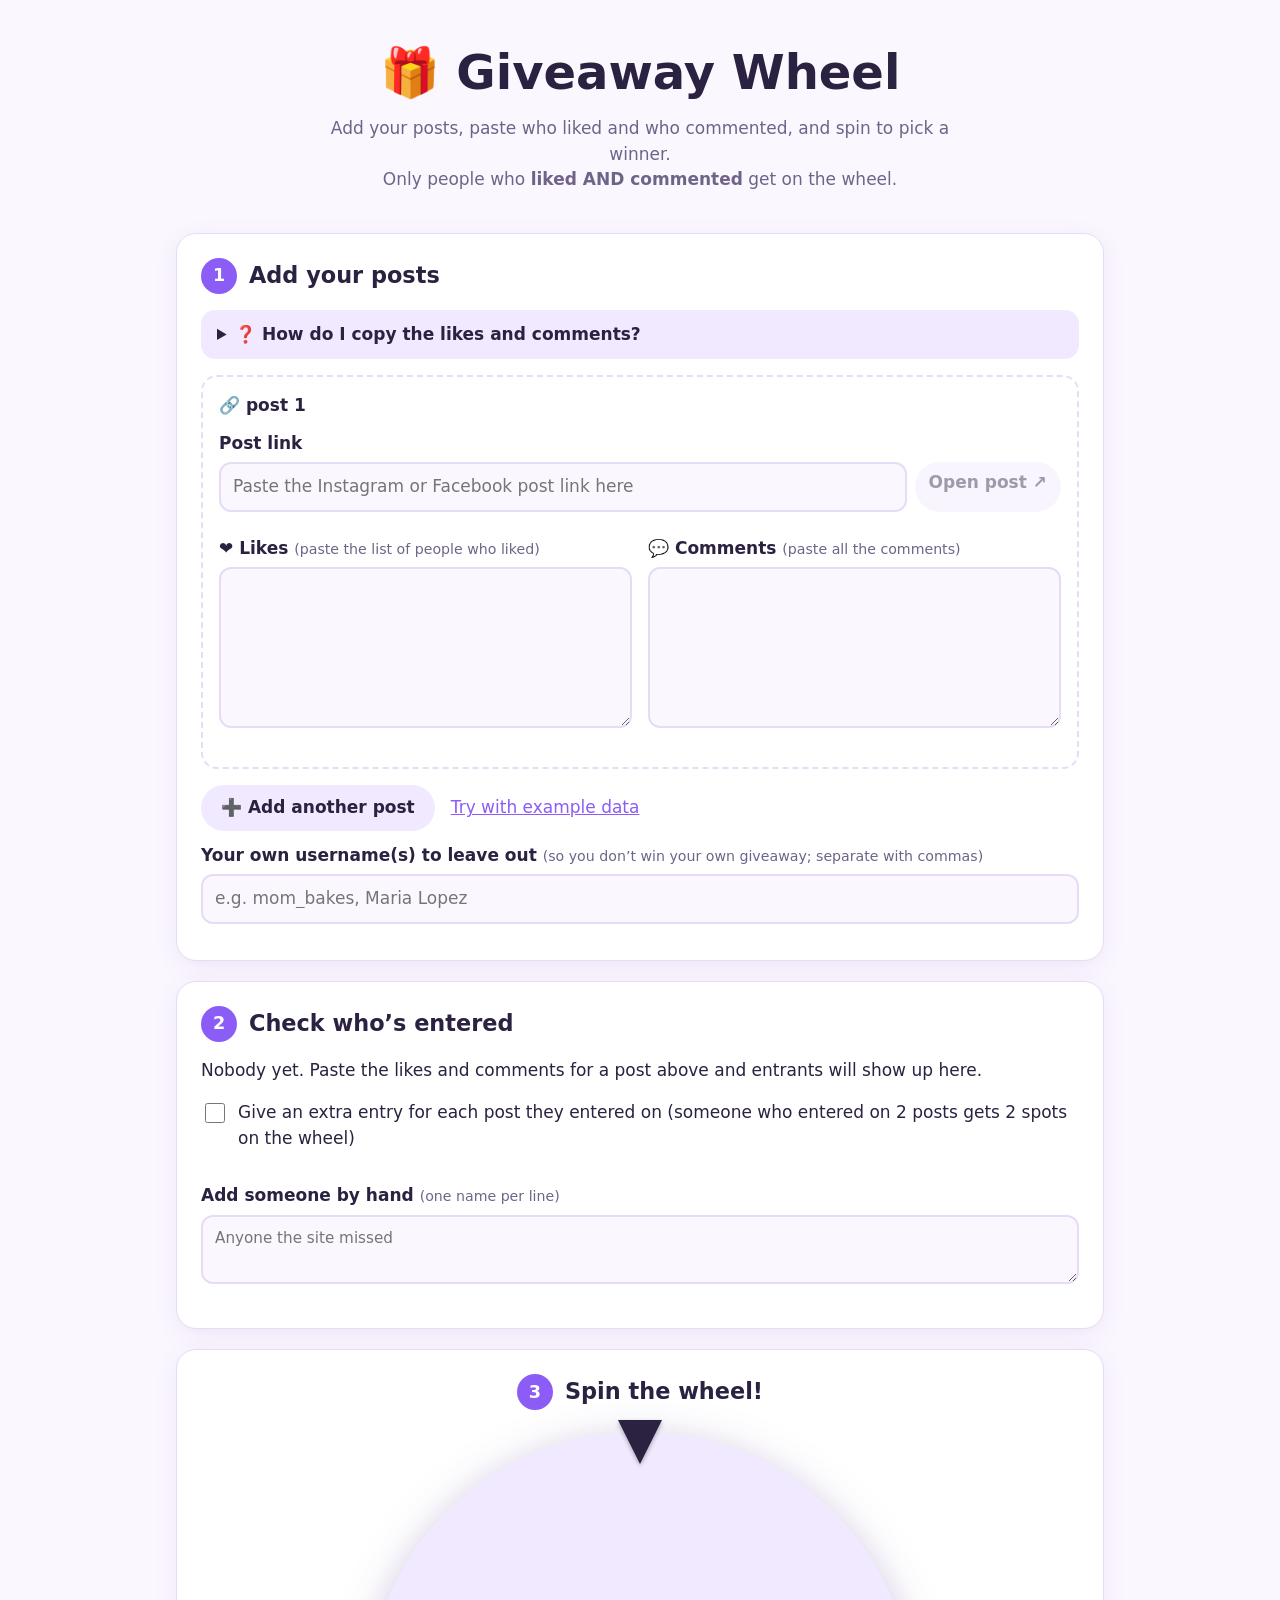
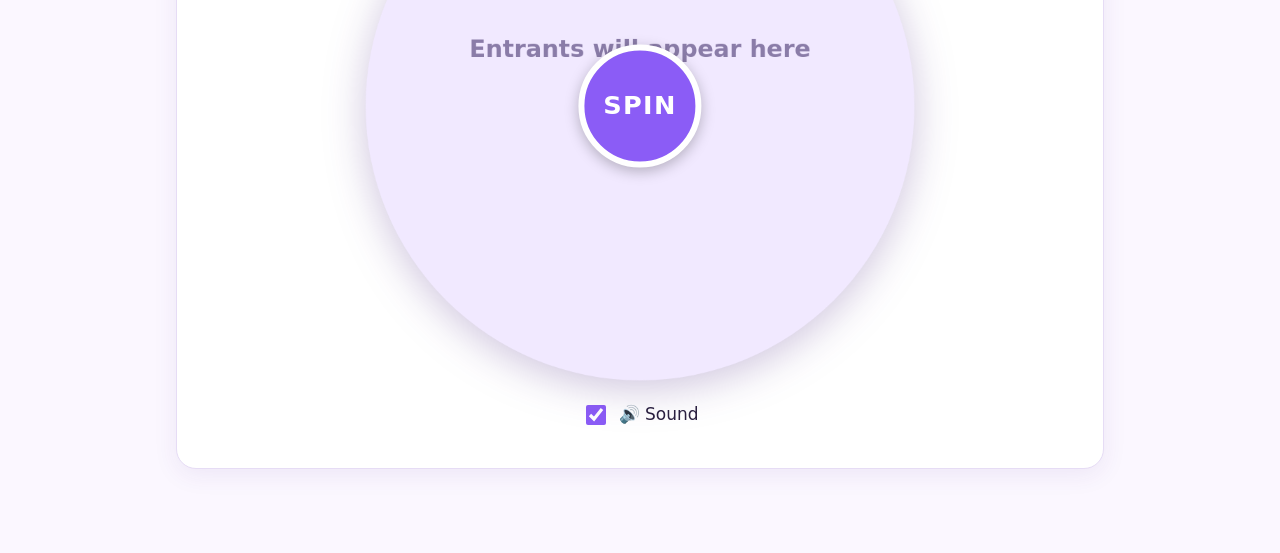
==== index.html @ 8968f331 "Add giveaway wheel site: paste likes and comments, enter people who did both, spin for a winner Co-A" ====
<!doctype html>
<html lang="en">
<head>
  <meta charset="utf-8">
  <meta name="viewport" content="width=device-width, initial-scale=1">
  <title>Giveaway Wheel</title>
  <link rel="icon" href="data:image/svg+xml,<svg xmlns='http://www.w3.org/2000/svg' viewBox='0 0 100 100'><text y='.9em' font-size='90'>🎁</text></svg>">
  <link rel="stylesheet" href="style.css">
</head>
<body>
  <header class="hero">
    <h1>🎁 Giveaway Wheel</h1>
    <p>Add your posts, paste who liked and who commented, and spin to pick a winner.<br>
       Only people who <strong>liked AND commented</strong> get on the wheel.</p>
  </header>

  <main>
    <!-- STEP 1 -->
    <section class="card">
      <h2><span class="step">1</span> Add your posts</h2>

      <details class="help">
        <summary>❓ How do I copy the likes and comments?</summary>
        <div class="help-body">
          <p class="tip">Tip: this is easiest on a <strong>computer</strong> (not a phone), at instagram.com or facebook.com.</p>
          <div class="help-cols">
            <div>
              <h3>📸 Instagram</h3>
              <ol>
                <li>Click <strong>Open post</strong> below the link.</li>
                <li><strong>Likes:</strong> click the “<em>___ likes</em>” text under the photo. A list pops up. Scroll to the very bottom so everyone loads.
                  Then click just before the first name, hold the mouse down, and drag to the last name. Press <kbd>Ctrl</kbd>+<kbd>C</kbd> (<kbd>⌘</kbd>+<kbd>C</kbd> on Mac) and paste into the <em>Likes</em> box.</li>
                <li><strong>Comments:</strong> keep clicking the <strong>⊕</strong> button until all comments show. Highlight them all the same way, copy, and paste into the <em>Comments</em> box.</li>
              </ol>
            </div>
            <div>
              <h3>👍 Facebook</h3>
              <ol>
                <li>Click <strong>Open post</strong> below the link.</li>
                <li><strong>Likes:</strong> click the reaction icons/number (like 👍❤️ 25). A list pops up. Scroll to the bottom so everyone loads, then highlight, copy, and paste into the <em>Likes</em> box.</li>
                <li><strong>Comments:</strong> change “Most relevant” to <strong>All comments</strong>, click “View more comments” until all are showing, then highlight, copy, and paste into the <em>Comments</em> box.</li>
              </ol>
            </div>
          </div>
          <p class="tip">Don’t worry about copying extra stuff like “Follow”, “Reply” or “2d”. The site ignores it.</p>
        </div>
      </details>

      <div id="posts"></div>

      <div class="row">
        <button id="addPost" class="btn secondary">➕ Add another post</button>
        <button id="loadExample" class="btn link">Try with example data</button>
      </div>

      <label class="field">
        <span>Your own username(s) to leave out <small>(so you don’t win your own giveaway; separate with commas)</small></span>
        <input id="exclude" type="text" placeholder="e.g. mom_bakes, Maria Lopez">
      </label>
    </section>

    <!-- STEP 2 -->
    <section class="card">
      <h2><span class="step">2</span> Check who’s entered</h2>
      <p id="summary" class="summary"></p>

      <label class="check">
        <input id="perPost" type="checkbox">
        <span>Give an extra entry for each post they entered on (someone who entered on 2 posts gets 2 spots on the wheel)</span>
      </label>

      <div id="entrants" class="entrants"></div>

      <details id="notMatchedBox" class="help">
        <summary>Liked but no comment found (<span id="notMatchedCount">0</span>)</summary>
        <div class="help-body">
          <p class="tip">These people liked the post, but the site couldn’t find their comment. If you know they commented, add them below.</p>
          <div id="notMatched" class="chips"></div>
        </div>
      </details>

      <label class="field">
        <span>Add someone by hand <small>(one name per line)</small></span>
        <textarea id="manual" rows="2" placeholder="Anyone the site missed"></textarea>
      </label>
    </section>

    <!-- STEP 3 -->
    <section class="card wheel-card">
      <h2><span class="step">3</span> Spin the wheel!</h2>
      <div class="wheel-wrap">
        <div class="pointer"></div>
        <canvas id="wheel" width="800" height="800"></canvas>
        <button id="spin" class="spin-btn">SPIN</button>
      </div>
      <label class="check sound">
        <input id="sound" type="checkbox" checked>
        <span>🔊 Sound</span>
      </label>
      <div id="history" class="history"></div>
    </section>
  </main>

  <div id="modal" class="modal hidden" role="dialog" aria-modal="true">
    <div class="modal-box">
      <p class="modal-label">🎉 And the winner is… 🎉</p>
      <p id="winnerName" class="winner-name"></p>
      <p id="winnerSource" class="winner-source"></p>
      <div class="row center">
        <button id="removeAndClose" class="btn secondary">Remove winner &amp; spin again</button>
        <button id="closeModal" class="btn">Done</button>
      </div>
    </div>
  </div>
  <canvas id="confetti"></canvas>

  <template id="postTpl">
    <div class="post">
      <div class="post-head">
        <span class="badge">🔗 Post</span>
        <button class="remove link" title="Remove this post">✕ Remove</button>
      </div>
      <label class="field">
        <span>Post link</span>
        <div class="url-row">
          <input class="url" type="url" placeholder="Paste the Instagram or Facebook post link here">
          <a class="open btn secondary small" target="_blank" rel="noopener">Open post ↗</a>
        </div>
      </label>
      <div class="two">
        <label class="field">
          <span>❤️ Likes <small>(paste the list of people who liked)</small></span>
          <textarea class="likes" rows="6"></textarea>
        </label>
        <label class="field">
          <span>💬 Comments <small>(paste all the comments)</small></span>
          <textarea class="comments" rows="6"></textarea>
        </label>
      </div>
      <p class="post-stats"></p>
    </div>
  </template>

  <script src="parse.js"></script>
  <script src="app.js"></script>
</body>
</html>
---- style.css ----
:root {
  --bg: #fbf7ff;
  --card: #ffffff;
  --ink: #2b2140;
  --muted: #6f6488;
  --line: #e6dcf5;
  --accent: #8b5cf6;
  --accent-ink: #ffffff;
  --accent-soft: #f1e9ff;
  --ok: #2f9e44;
  --shadow: 0 6px 24px rgba(80, 40, 140, .08);
}
@media (prefers-color-scheme: dark) {
  :root {
    --bg: #17121f;
    --card: #221b2e;
    --ink: #f3eefb;
    --muted: #b3a8c8;
    --line: #3a2f4d;
    --accent: #a78bfa;
    --accent-ink: #1a1225;
    --accent-soft: #2e2440;
    --shadow: none;
  }
}

* { box-sizing: border-box; }
body {
  margin: 0;
  background: var(--bg);
  color: var(--ink);
  font: 17px/1.5 system-ui, -apple-system, "Segoe UI", Roboto, sans-serif;
}
main { max-width: 960px; margin: 0 auto; padding: 0 16px 64px; }

.hero { text-align: center; padding: 36px 16px 20px; }
.hero h1 { margin: 0 0 8px; font-size: clamp(2rem, 6vw, 3rem); }
.hero p { margin: 0 auto; max-width: 620px; color: var(--muted); }

.card {
  background: var(--card);
  border: 1px solid var(--line);
  border-radius: 20px;
  padding: 24px;
  margin: 20px 0;
  box-shadow: var(--shadow);
}
.card h2 { margin: 0 0 16px; display: flex; align-items: center; gap: 12px; font-size: 1.4rem; }
.step {
  display: inline-grid; place-items: center;
  width: 36px; height: 36px; border-radius: 50%;
  background: var(--accent); color: var(--accent-ink); font-size: 1.1rem;
}

.help { background: var(--accent-soft); border-radius: 14px; padding: 12px 16px; margin-bottom: 16px; }
.help summary { cursor: pointer; font-weight: 600; }
.help-body { padding-top: 8px; }
.help-cols { display: grid; grid-template-columns: 1fr 1fr; gap: 20px; }
.help h3 { margin: 8px 0 4px; }
.help ol { padding-left: 20px; margin: 0; }
.help li { margin-bottom: 6px; }
.tip { color: var(--muted); font-size: .95rem; }
kbd {
  border: 1px solid var(--line); border-bottom-width: 2px; border-radius: 4px;
  padding: 0 4px; font-size: .85em; background: var(--card);
}

.post { border: 2px dashed var(--line); border-radius: 16px; padding: 16px; margin-bottom: 16px; }
.post-head { display: flex; justify-content: space-between; align-items: center; margin-bottom: 8px; }
.badge { font-weight: 700; }
.badge[data-platform="instagram"] { color: #d6249f; }
.badge[data-platform="facebook"] { color: #1877f2; }
@media (prefers-color-scheme: dark) {
  .badge[data-platform="instagram"] { color: #f783ac; }
  .badge[data-platform="facebook"] { color: #74b0ff; }
}
.post-stats { margin: 4px 0 0; font-weight: 500; }
.two { display: grid; grid-template-columns: 1fr 1fr; gap: 16px; }
.url-row { display: flex; gap: 8px; }
.url-row input { flex: 1; min-width: 0; }

.field { display: block; margin: 12px 0; }
.field > span { display: block; font-weight: 600; margin-bottom: 6px; }
.field small { font-weight: 400; color: var(--muted); }
input[type="text"], input[type="url"], textarea {
  width: 100%;
  font: inherit;
  color: var(--ink);
  background: var(--bg);
  border: 2px solid var(--line);
  border-radius: 12px;
  padding: 10px 12px;
}
textarea { resize: vertical; font-size: .95rem; }
input:focus, textarea:focus { outline: none; border-color: var(--accent); }

.row { display: flex; flex-wrap: wrap; gap: 12px; align-items: center; }
.row.center { justify-content: center; }
.btn {
  font: inherit; font-weight: 600;
  border: none; border-radius: 999px;
  padding: 10px 20px; cursor: pointer;
  background: var(--accent); color: var(--accent-ink);
  text-decoration: none; display: inline-block; text-align: center;
}
.btn.secondary { background: var(--accent-soft); color: var(--ink); }
.btn.small { padding: 8px 14px; white-space: nowrap; }
.btn.disabled { opacity: .45; pointer-events: none; }
.link, .btn.link {
  background: none; border: none; padding: 4px; cursor: pointer;
  color: var(--accent); font: inherit; text-decoration: underline;
}
.remove { color: var(--muted); }

.summary { margin-top: 0; }
.check { display: flex; gap: 10px; align-items: flex-start; margin: 8px 0 16px; cursor: pointer; }
.check input { width: 20px; height: 20px; margin-top: 3px; accent-color: var(--accent); flex-shrink: 0; }
.entrants {
  display: grid; grid-template-columns: repeat(auto-fill, minmax(190px, 1fr)); gap: 8px;
  max-height: 360px; overflow: auto; margin-bottom: 16px;
}
.entrant {
  display: flex; align-items: center; gap: 8px;
  background: var(--accent-soft); border-radius: 10px; padding: 8px 10px; cursor: pointer;
  overflow: hidden;
}
.entrant span { overflow: hidden; text-overflow: ellipsis; white-space: nowrap; flex: 1; }
.entrant input { accent-color: var(--accent); width: 18px; height: 18px; flex-shrink: 0; }
.entrant.off span { text-decoration: line-through; color: var(--muted); }
.tag { font-style: normal; font-size: .8rem; color: var(--muted); white-space: nowrap; }
.chips { display: flex; flex-wrap: wrap; gap: 6px; }
.chip {
  font: inherit; font-size: .9rem; border: 1px solid var(--line); background: var(--card); color: var(--ink);
  border-radius: 999px; padding: 4px 12px; cursor: pointer;
}

.wheel-card { text-align: center; }
.wheel-card h2 { justify-content: center; }
.wheel-wrap { position: relative; width: min(560px, 100%); margin: 0 auto; aspect-ratio: 1; }
#wheel { width: 100%; height: 100%; display: block; filter: drop-shadow(0 8px 20px rgba(60, 20, 120, .25)); }
.pointer {
  position: absolute; top: -6px; left: 50%; transform: translateX(-50%); z-index: 2;
  width: 0; height: 0;
  border-left: 22px solid transparent; border-right: 22px solid transparent;
  border-top: 44px solid #2b2140;
  filter: drop-shadow(0 2px 2px rgba(0,0,0,.3));
}
@media (prefers-color-scheme: dark) { .pointer { border-top-color: #fff; } }
.spin-btn {
  position: absolute; top: 50%; left: 50%; transform: translate(-50%, -50%);
  width: 22%; aspect-ratio: 1; border-radius: 50%;
  border: 6px solid #fff; background: var(--accent); color: var(--accent-ink);
  font: 800 clamp(1rem, 4vw, 1.6rem) system-ui, sans-serif; letter-spacing: .05em;
  cursor: pointer; box-shadow: 0 4px 14px rgba(0,0,0,.25);
  transition: transform .15s;
}
.spin-btn:hover:not(:disabled) { transform: translate(-50%, -50%) scale(1.06); }
.spin-btn:disabled { opacity: .7; cursor: wait; }
.sound { justify-content: center; margin-top: 16px; }
.history { text-align: left; max-width: 480px; margin: 8px auto 0; }
.history h3 { margin-bottom: 4px; }

.modal {
  position: fixed; inset: 0; z-index: 10;
  background: rgba(20, 10, 40, .55);
  display: grid; place-items: center; padding: 16px;
}
.modal.hidden { display: none; }
.modal-box {
  background: var(--card); border-radius: 24px; padding: 32px 24px; text-align: center;
  width: min(480px, 100%); animation: pop .35s ease-out;
}
.modal-label { margin: 0; font-size: 1.1rem; color: var(--muted); }
.winner-name { font-size: clamp(1.8rem, 7vw, 2.6rem); font-weight: 800; margin: 12px 0 4px; word-break: break-word; color: var(--accent); }
.winner-source { color: var(--muted); margin: 0 0 24px; }
@keyframes pop { from { transform: scale(.7); opacity: 0; } to { transform: scale(1); opacity: 1; } }
#confetti { position: fixed; inset: 0; pointer-events: none; z-index: 11; }

@media (max-width: 680px) {
  .card { padding: 18px 16px; }
  .two, .help-cols { grid-template-columns: 1fr; gap: 0; }
  .url-row { flex-direction: column; }
}
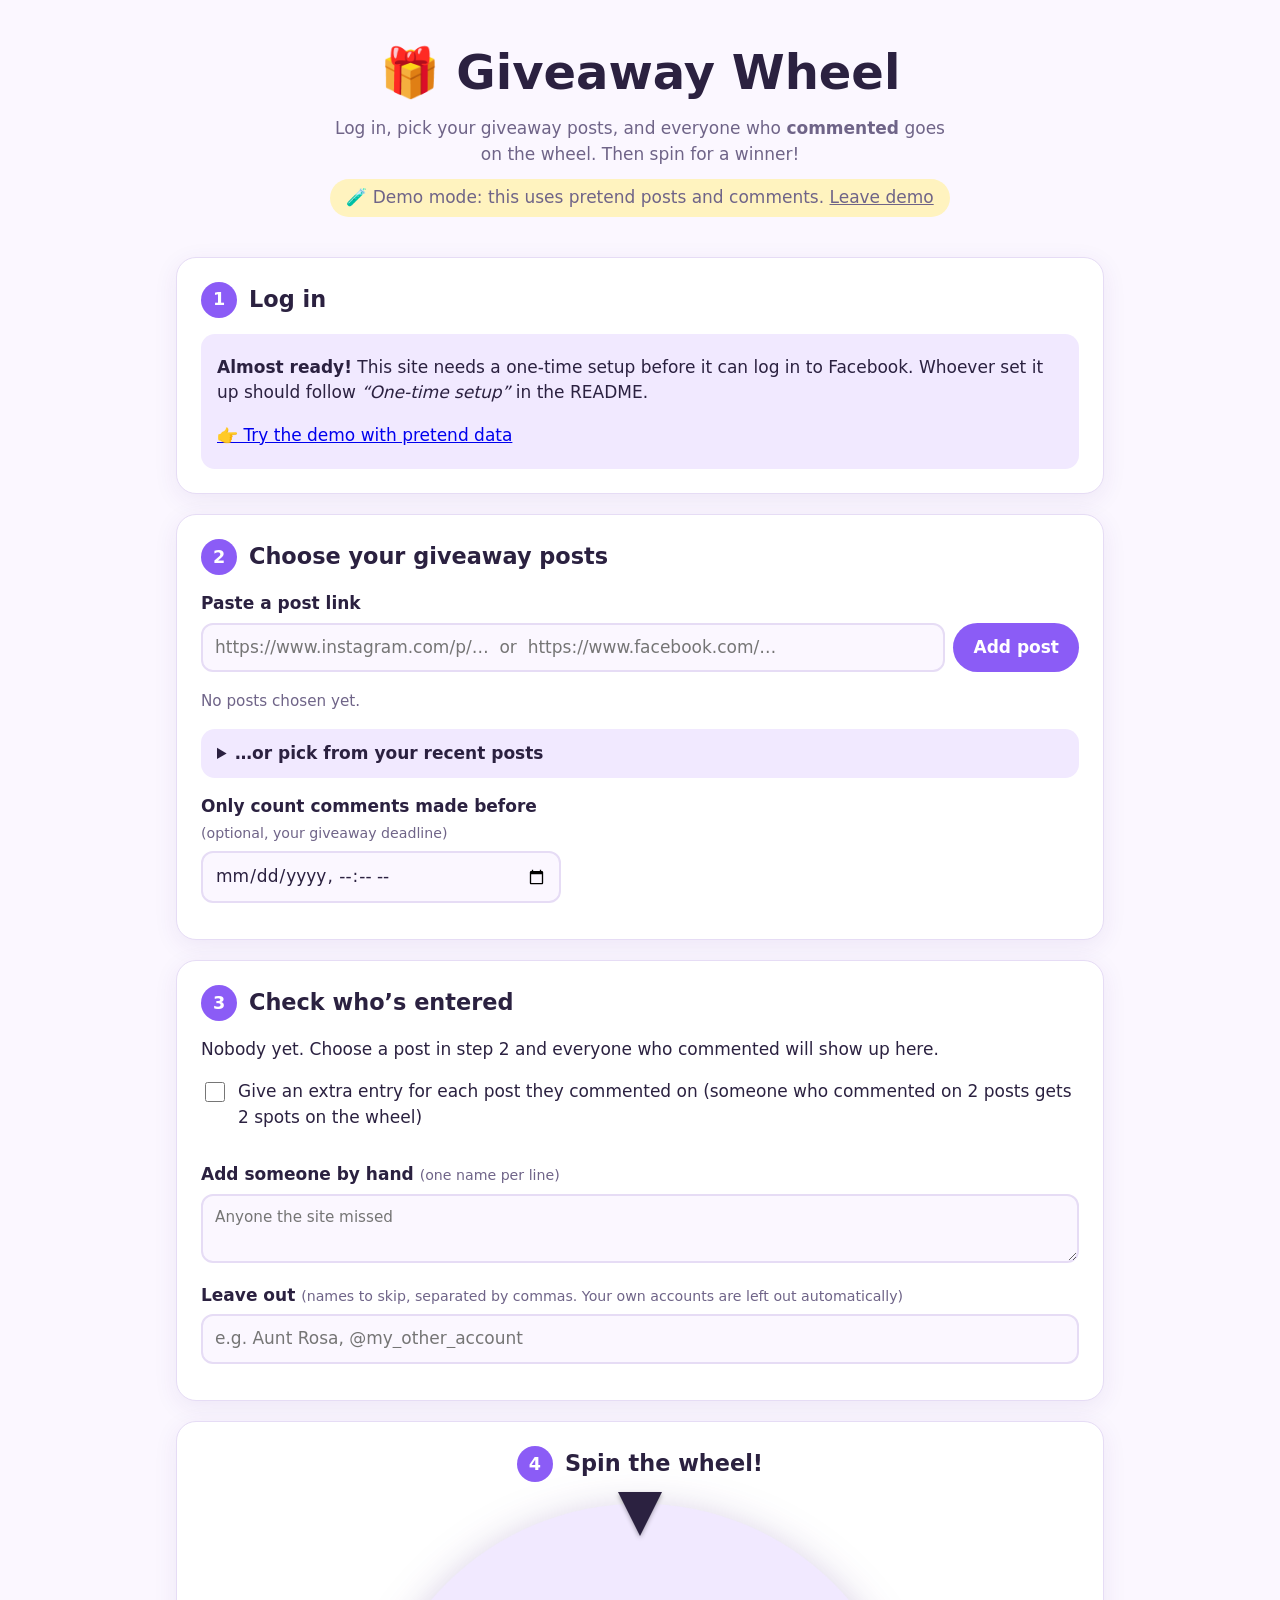
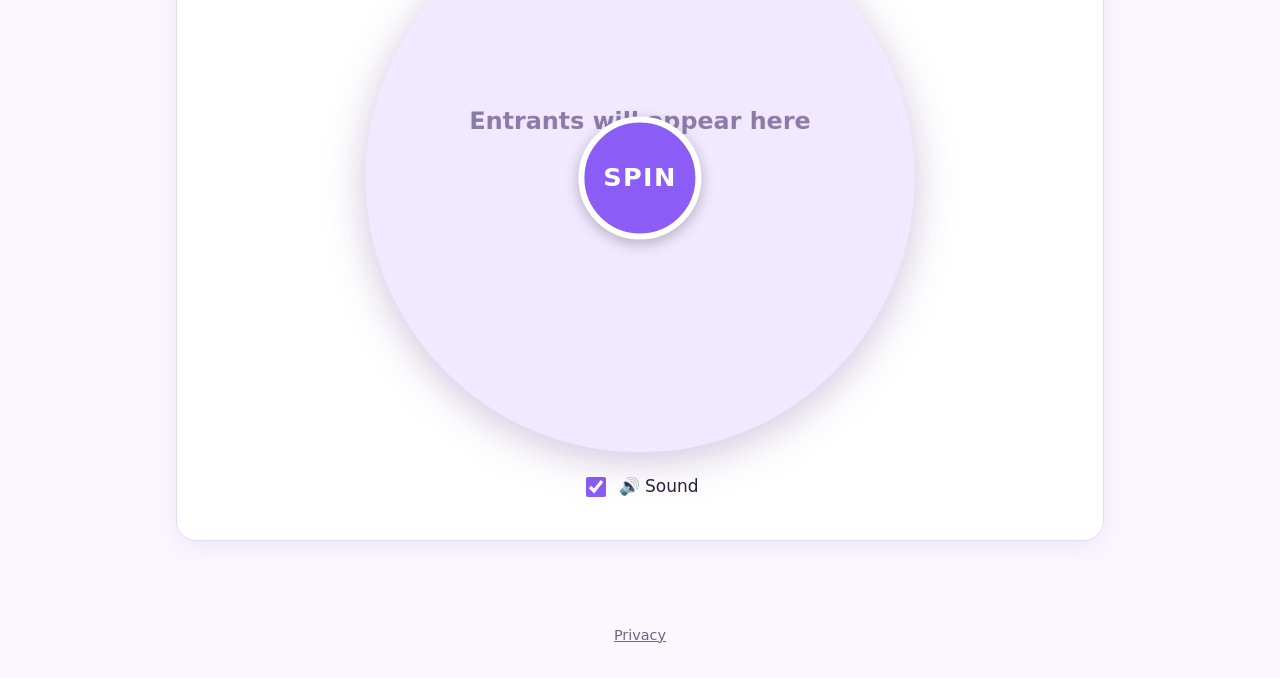
==== commit ea5e3f4e: "Switch to comment-only giveaways fetched via Facebook login Log in once with Facebook to read commen" ====
--- a/index.html
+++ b/index.html
@@ -10,84 +10,80 @@
 <body>
   <header class="hero">
     <h1>🎁 Giveaway Wheel</h1>
-    <p>Add your posts, paste who liked and who commented, and spin to pick a winner.<br>
-       Only people who <strong>liked AND commented</strong> get on the wheel.</p>
+    <p>Log in, pick your giveaway posts, and everyone who <strong>commented</strong> goes on the wheel. Then spin for a winner!</p>
+    <p id="demoBanner" class="demo-banner" hidden>🧪 Demo mode: this uses pretend posts and comments. <a href="./">Leave demo</a></p>
   </header>
 
   <main>
     <!-- STEP 1 -->
     <section class="card">
-      <h2><span class="step">1</span> Add your posts</h2>
+      <h2><span class="step">1</span> Log in</h2>
+      <div id="setupNeeded" class="notice" hidden>
+        <p><strong>Almost ready!</strong> This site needs a one-time setup before it can log in to Facebook.
+           Whoever set it up should follow <em>“One-time setup”</em> in the README.</p>
+        <p><a href="?demo">👉 Try the demo with pretend data</a></p>
+      </div>
+      <div id="loggedOut" hidden>
+        <p>One login covers your <strong>Facebook Page</strong> and the <strong>Instagram account</strong> linked to it.</p>
+        <button id="login" class="btn fb">Log in with Facebook</button>
+      </div>
+      <div id="loggedIn" hidden>
+        <div id="accounts" class="accounts"></div>
+        <button id="logout" class="btn link">Log out</button>
+      </div>
+      <p id="loginError" class="error" hidden></p>
+    </section>
 
-      <details class="help">
-        <summary>❓ How do I copy the likes and comments?</summary>
-        <div class="help-body">
-          <p class="tip">Tip: this is easiest on a <strong>computer</strong> (not a phone), at instagram.com or facebook.com.</p>
-          <div class="help-cols">
-            <div>
-              <h3>📸 Instagram</h3>
-              <ol>
-                <li>Click <strong>Open post</strong> below the link.</li>
-                <li><strong>Likes:</strong> click the “<em>___ likes</em>” text under the photo. A list pops up. Scroll to the very bottom so everyone loads.
-                  Then click just before the first name, hold the mouse down, and drag to the last name. Press <kbd>Ctrl</kbd>+<kbd>C</kbd> (<kbd>⌘</kbd>+<kbd>C</kbd> on Mac) and paste into the <em>Likes</em> box.</li>
-                <li><strong>Comments:</strong> keep clicking the <strong>⊕</strong> button until all comments show. Highlight them all the same way, copy, and paste into the <em>Comments</em> box.</li>
-              </ol>
-            </div>
-            <div>
-              <h3>👍 Facebook</h3>
-              <ol>
-                <li>Click <strong>Open post</strong> below the link.</li>
-                <li><strong>Likes:</strong> click the reaction icons/number (like 👍❤️ 25). A list pops up. Scroll to the bottom so everyone loads, then highlight, copy, and paste into the <em>Likes</em> box.</li>
-                <li><strong>Comments:</strong> change “Most relevant” to <strong>All comments</strong>, click “View more comments” until all are showing, then highlight, copy, and paste into the <em>Comments</em> box.</li>
-              </ol>
-            </div>
-          </div>
-          <p class="tip">Don’t worry about copying extra stuff like “Follow”, “Reply” or “2d”. The site ignores it.</p>
+    <!-- STEP 2 -->
+    <section class="card" id="postsCard">
+      <h2><span class="step">2</span> Choose your giveaway posts</h2>
+      <div class="field">
+        <span>Paste a post link</span>
+        <div class="url-row">
+          <input id="link" type="url" placeholder="https://www.instagram.com/p/…  or  https://www.facebook.com/…">
+          <button id="addLink" class="btn">Add post</button>
         </div>
+        <p id="linkMsg" class="hint"></p>
+      </div>
+
+      <div id="selected" class="selected"></div>
+
+      <details id="pickerBox" class="help">
+        <summary>…or pick from your recent posts</summary>
+        <div id="picker" class="picker"></div>
       </details>
 
-      <div id="posts"></div>
-
-      <div class="row">
-        <button id="addPost" class="btn secondary">➕ Add another post</button>
-        <button id="loadExample" class="btn link">Try with example data</button>
-      </div>
-
-      <label class="field">
-        <span>Your own username(s) to leave out <small>(so you don’t win your own giveaway; separate with commas)</small></span>
-        <input id="exclude" type="text" placeholder="e.g. mom_bakes, Maria Lopez">
+      <label class="field narrow">
+        <span>Only count comments made before <small>(optional, your giveaway deadline)</small></span>
+        <input id="deadline" type="datetime-local">
       </label>
     </section>
 
-    <!-- STEP 2 -->
+    <!-- STEP 3 -->
     <section class="card">
-      <h2><span class="step">2</span> Check who’s entered</h2>
+      <h2><span class="step">3</span> Check who’s entered</h2>
       <p id="summary" class="summary"></p>
 
       <label class="check">
         <input id="perPost" type="checkbox">
-        <span>Give an extra entry for each post they entered on (someone who entered on 2 posts gets 2 spots on the wheel)</span>
+        <span>Give an extra entry for each post they commented on (someone who commented on 2 posts gets 2 spots on the wheel)</span>
       </label>
 
       <div id="entrants" class="entrants"></div>
-
-      <details id="notMatchedBox" class="help">
-        <summary>Liked but no comment found (<span id="notMatchedCount">0</span>)</summary>
-        <div class="help-body">
-          <p class="tip">These people liked the post, but the site couldn’t find their comment. If you know they commented, add them below.</p>
-          <div id="notMatched" class="chips"></div>
-        </div>
-      </details>
 
       <label class="field">
         <span>Add someone by hand <small>(one name per line)</small></span>
         <textarea id="manual" rows="2" placeholder="Anyone the site missed"></textarea>
       </label>
+      <label class="field">
+        <span>Leave out <small>(names to skip, separated by commas. Your own accounts are left out automatically)</small></span>
+        <input id="exclude" type="text" placeholder="e.g. Aunt Rosa, @my_other_account">
+      </label>
     </section>
 
-    <!-- STEP 3 -->
+    <!-- STEP 4 -->
     <section class="card wheel-card">
-      <h2><span class="step">3</span> Spin the wheel!</h2>
+      <h2><span class="step">4</span> Spin the wheel!</h2>
       <div class="wheel-wrap">
         <div class="pointer"></div>
         <canvas id="wheel" width="800" height="800"></canvas>
@@ -100,6 +96,8 @@
       <div id="history" class="history"></div>
     </section>
   </main>
+
+  <footer class="foot"><a href="privacy.html">Privacy</a></footer>
 
   <div id="modal" class="modal hidden" role="dialog" aria-modal="true">
     <div class="modal-box">
@@ -114,34 +112,8 @@
   </div>
   <canvas id="confetti"></canvas>
 
-  <template id="postTpl">
-    <div class="post">
-      <div class="post-head">
-        <span class="badge">🔗 Post</span>
-        <button class="remove link" title="Remove this post">✕ Remove</button>
-      </div>
-      <label class="field">
-        <span>Post link</span>
-        <div class="url-row">
-          <input class="url" type="url" placeholder="Paste the Instagram or Facebook post link here">
-          <a class="open btn secondary small" target="_blank" rel="noopener">Open post ↗</a>
-        </div>
-      </label>
-      <div class="two">
-        <label class="field">
-          <span>❤️ Likes <small>(paste the list of people who liked)</small></span>
-          <textarea class="likes" rows="6"></textarea>
-        </label>
-        <label class="field">
-          <span>💬 Comments <small>(paste all the comments)</small></span>
-          <textarea class="comments" rows="6"></textarea>
-        </label>
-      </div>
-      <p class="post-stats"></p>
-    </div>
-  </template>
-
-  <script src="parse.js"></script>
+  <script src="config.js"></script>
+  <script src="meta.js"></script>
   <script src="app.js"></script>
 </body>
 </html>
--- a/style.css
+++ b/style.css
@@ -65,24 +65,13 @@
   padding: 0 4px; font-size: .85em; background: var(--card);
 }
 
-.post { border: 2px dashed var(--line); border-radius: 16px; padding: 16px; margin-bottom: 16px; }
-.post-head { display: flex; justify-content: space-between; align-items: center; margin-bottom: 8px; }
-.badge { font-weight: 700; }
-.badge[data-platform="instagram"] { color: #d6249f; }
-.badge[data-platform="facebook"] { color: #1877f2; }
-@media (prefers-color-scheme: dark) {
-  .badge[data-platform="instagram"] { color: #f783ac; }
-  .badge[data-platform="facebook"] { color: #74b0ff; }
-}
-.post-stats { margin: 4px 0 0; font-weight: 500; }
-.two { display: grid; grid-template-columns: 1fr 1fr; gap: 16px; }
 .url-row { display: flex; gap: 8px; }
 .url-row input { flex: 1; min-width: 0; }
 
 .field { display: block; margin: 12px 0; }
 .field > span { display: block; font-weight: 600; margin-bottom: 6px; }
 .field small { font-weight: 400; color: var(--muted); }
-input[type="text"], input[type="url"], textarea {
+input[type="text"], input[type="url"], input[type="datetime-local"], textarea {
   width: 100%;
   font: inherit;
   color: var(--ink);
@@ -110,7 +99,6 @@
   background: none; border: none; padding: 4px; cursor: pointer;
   color: var(--accent); font: inherit; text-decoration: underline;
 }
-.remove { color: var(--muted); }
 
 .summary { margin-top: 0; }
 .check { display: flex; gap: 10px; align-items: flex-start; margin: 8px 0 16px; cursor: pointer; }
@@ -128,11 +116,6 @@
 .entrant input { accent-color: var(--accent); width: 18px; height: 18px; flex-shrink: 0; }
 .entrant.off span { text-decoration: line-through; color: var(--muted); }
 .tag { font-style: normal; font-size: .8rem; color: var(--muted); white-space: nowrap; }
-.chips { display: flex; flex-wrap: wrap; gap: 6px; }
-.chip {
-  font: inherit; font-size: .9rem; border: 1px solid var(--line); background: var(--card); color: var(--ink);
-  border-radius: 999px; padding: 4px 12px; cursor: pointer;
-}
 
 .wheel-card { text-align: center; }
 .wheel-card h2 { justify-content: center; }
@@ -176,8 +159,58 @@
 @keyframes pop { from { transform: scale(.7); opacity: 0; } to { transform: scale(1); opacity: 1; } }
 #confetti { position: fixed; inset: 0; pointer-events: none; z-index: 11; }
 
+/* Login */
+.notice { background: var(--accent-soft); border-radius: 14px; padding: 4px 16px; }
+.demo-banner { display: inline-block; margin-top: 12px !important; background: #fff3bf; color: #5c4400; border-radius: 999px; padding: 6px 16px; }
+.demo-banner a { color: inherit; }
+.btn.fb { background: #1877f2; color: #fff; font-size: 1.05rem; padding: 12px 24px; }
+.btn:disabled { opacity: .6; cursor: wait; }
+.accounts { display: flex; flex-wrap: wrap; gap: 8px; align-items: center; }
+.accounts p { margin: 0; width: 100%; }
+.accounts p:first-child { width: auto; }
+.acct { border-radius: 999px; padding: 4px 14px; font-weight: 600; background: var(--accent-soft); }
+.acct.instagram { color: #c2187a; }
+.acct.facebook { color: #1462c8; }
+@media (prefers-color-scheme: dark) {
+  .acct.instagram { color: #f783ac; }
+  .acct.facebook { color: #74b0ff; }
+}
+.error { color: #e03131; }
+.hint { color: var(--muted); font-size: .95rem; margin: 6px 0 0; }
+
+/* Chosen posts */
+.selected { display: grid; gap: 10px; margin: 8px 0 16px; }
+.sel {
+  display: grid; grid-template-columns: 72px 1fr auto; gap: 12px; align-items: center;
+  border: 2px solid var(--line); border-radius: 14px; padding: 10px;
+}
+.sel img, .sel .noimg, .pick img, .pick .noimg { width: 72px; height: 72px; object-fit: cover; border-radius: 10px; background: var(--accent-soft); display: grid; place-items: center; font-size: 1.8rem; }
+.sel-title { font-weight: 700; }
+.sel-title a { font-weight: 400; margin-left: 6px; color: var(--accent); }
+.sel-caption { color: var(--muted); font-size: .92rem; overflow: hidden; text-overflow: ellipsis; display: -webkit-box; -webkit-line-clamp: 2; -webkit-box-orient: vertical; }
+.sel-status { margin-top: 2px; }
+.sel-actions { display: flex; flex-direction: column; gap: 2px; }
+.sel-actions .remove { color: var(--muted); }
+.picker { display: grid; grid-template-columns: repeat(auto-fill, minmax(150px, 1fr)); gap: 10px; padding-top: 12px; }
+.pick {
+  font: inherit; color: var(--ink); text-align: left; cursor: pointer;
+  background: var(--card); border: 2px solid var(--line); border-radius: 14px; padding: 8px;
+  display: flex; flex-direction: column; gap: 4px;
+}
+.pick img, .pick .noimg { width: 100%; height: auto; aspect-ratio: 1; }
+.pick.chosen { border-color: var(--accent); background: var(--accent-soft); }
+.pick-meta { font-size: .85rem; font-weight: 600; }
+.pick-caption { font-size: .85rem; color: var(--muted); overflow: hidden; display: -webkit-box; -webkit-line-clamp: 2; -webkit-box-orient: vertical; }
+.field.narrow { max-width: 360px; }
+.winner-source ul { list-style: none; padding: 0; margin: 0; }
+.winner-source a { color: var(--accent); }
+.foot { text-align: center; padding: 0 16px 32px; font-size: .9rem; }
+.foot a { color: var(--muted); }
+
 @media (max-width: 680px) {
   .card { padding: 18px 16px; }
-  .two, .help-cols { grid-template-columns: 1fr; gap: 0; }
+  .sel { grid-template-columns: 56px 1fr; }
+  .sel img, .sel .noimg { width: 56px; height: 56px; }
+  .sel-actions { grid-column: 1 / -1; flex-direction: row; justify-content: flex-end; }
   .url-row { flex-direction: column; }
 }
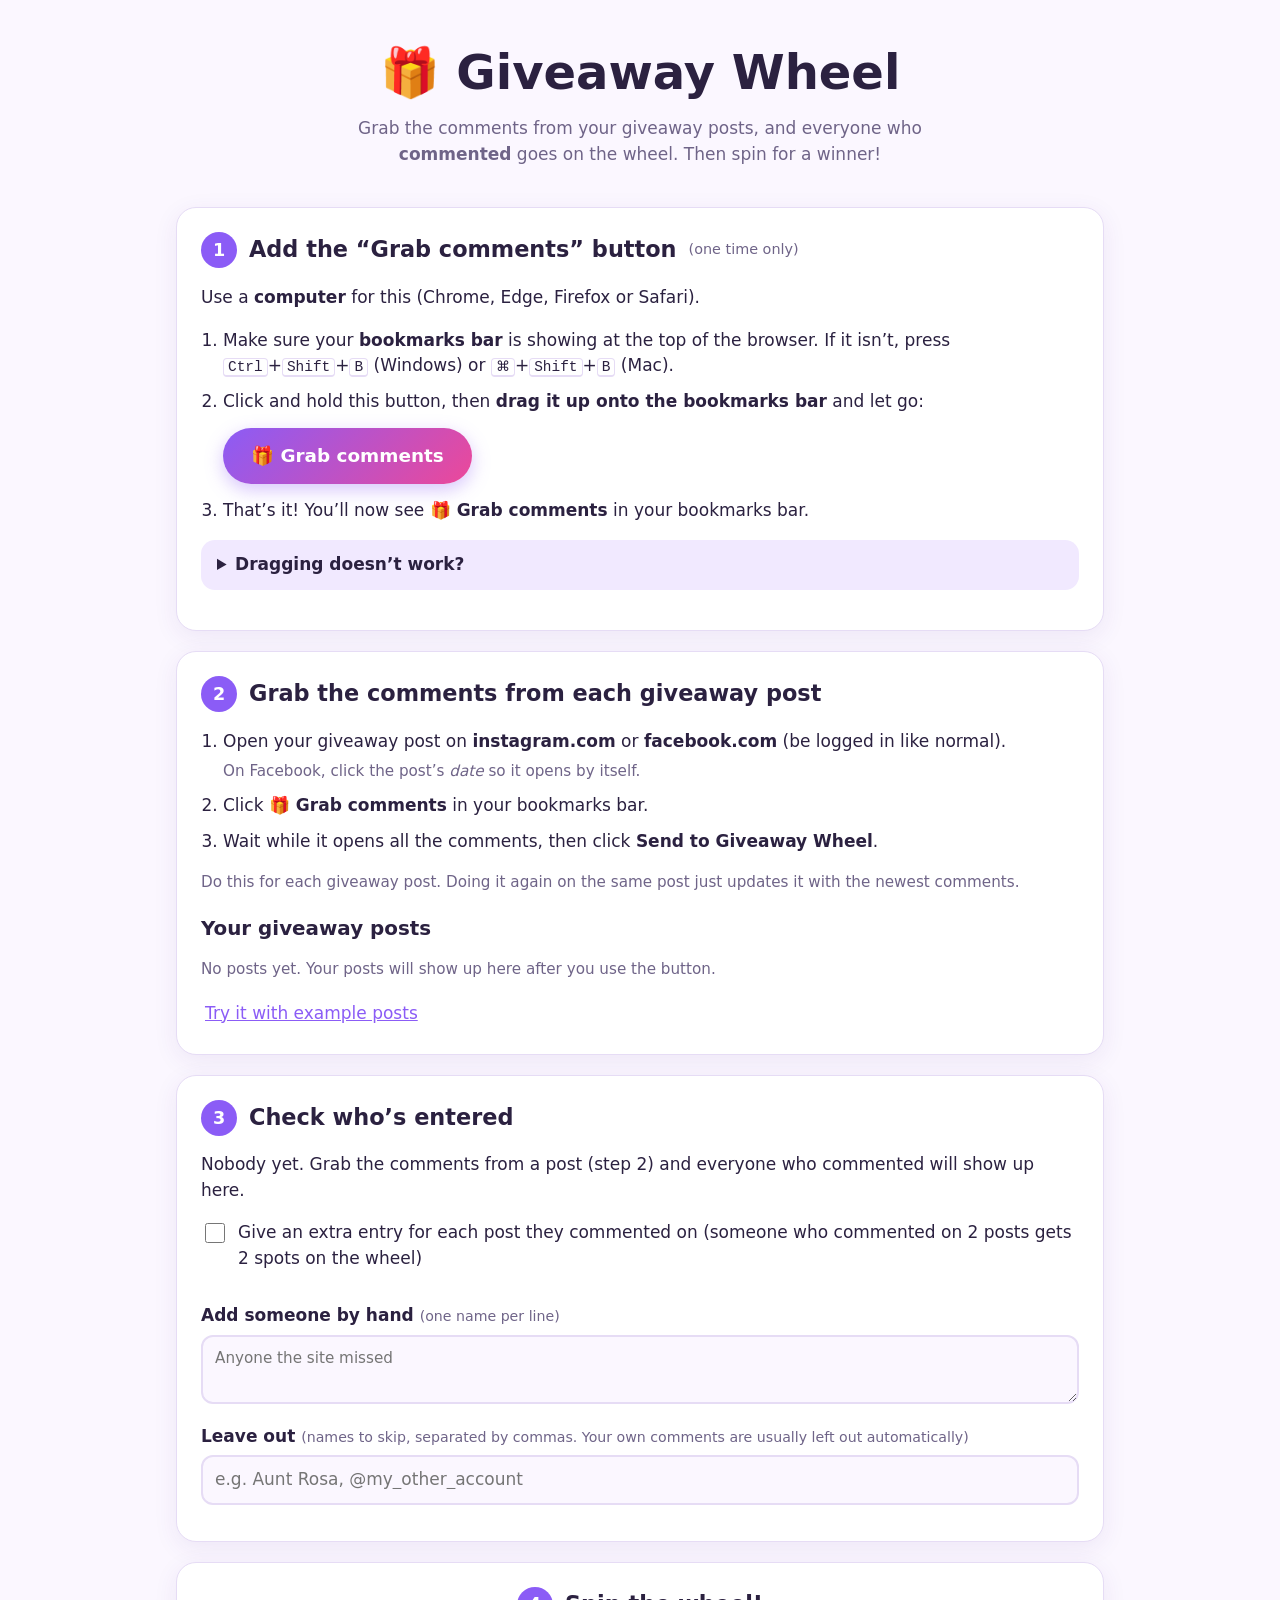
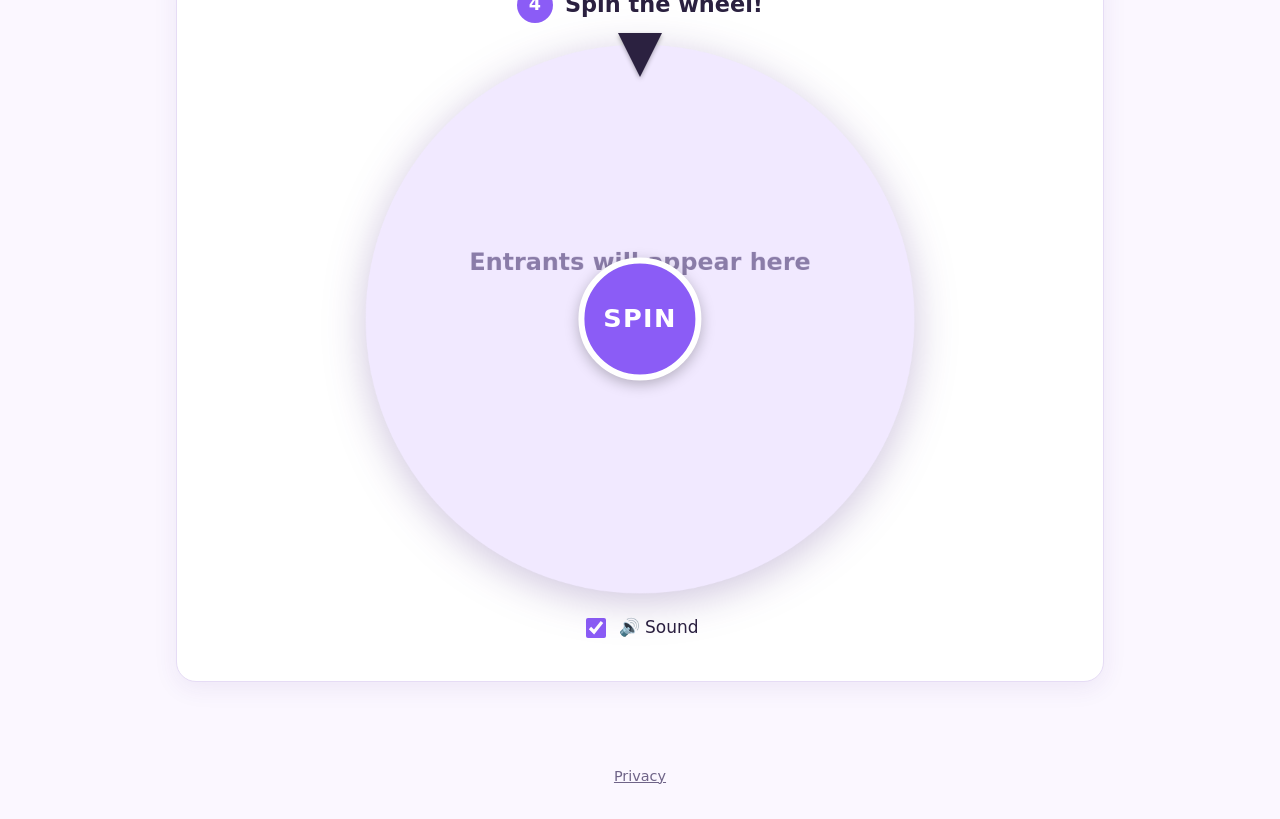
==== commit aceb6c27: "Replace Facebook login with a Grab comments bookmark button The bookmark runs on the open Instagram " ====
--- a/index.html
+++ b/index.html
@@ -10,57 +10,53 @@
 <body>
   <header class="hero">
     <h1>🎁 Giveaway Wheel</h1>
-    <p>Log in, pick your giveaway posts, and everyone who <strong>commented</strong> goes on the wheel. Then spin for a winner!</p>
-    <p id="demoBanner" class="demo-banner" hidden>🧪 Demo mode: this uses pretend posts and comments. <a href="./">Leave demo</a></p>
+    <p>Grab the comments from your giveaway posts, and everyone who <strong>commented</strong> goes on the wheel. Then spin for a winner!</p>
   </header>
 
   <main>
     <!-- STEP 1 -->
     <section class="card">
-      <h2><span class="step">1</span> Log in</h2>
-      <div id="setupNeeded" class="notice" hidden>
-        <p><strong>Almost ready!</strong> This site needs a one-time setup before it can log in to Facebook.
-           Whoever set it up should follow <em>“One-time setup”</em> in the README.</p>
-        <p><a href="?demo">👉 Try the demo with pretend data</a></p>
-      </div>
-      <div id="loggedOut" hidden>
-        <p>One login covers your <strong>Facebook Page</strong> and the <strong>Instagram account</strong> linked to it.</p>
-        <button id="login" class="btn fb">Log in with Facebook</button>
-      </div>
-      <div id="loggedIn" hidden>
-        <div id="accounts" class="accounts"></div>
-        <button id="logout" class="btn link">Log out</button>
-      </div>
-      <p id="loginError" class="error" hidden></p>
+      <details id="setupBox" class="setup" open>
+        <summary><h2><span class="step">1</span> Add the “Grab comments” button <small>(one time only)</small></h2></summary>
+        <p>Use a <strong>computer</strong> for this (Chrome, Edge, Firefox or Safari).</p>
+        <ol class="big-steps">
+          <li>Make sure your <strong>bookmarks bar</strong> is showing at the top of the browser.
+            If it isn’t, press <kbd>Ctrl</kbd>+<kbd>Shift</kbd>+<kbd>B</kbd> (Windows) or <kbd>⌘</kbd>+<kbd>Shift</kbd>+<kbd>B</kbd> (Mac).</li>
+          <li>Click and hold this button, then <strong>drag it up onto the bookmarks bar</strong> and let go:
+            <div class="bm-wrap"><a id="bookmarklet" class="btn bm" href="#">🎁 Grab comments</a></div></li>
+          <li>That’s it! You’ll now see <strong>🎁 Grab comments</strong> in your bookmarks bar.</li>
+        </ol>
+        <details class="help">
+          <summary>Dragging doesn’t work?</summary>
+          <div class="help-body">
+            <ol>
+              <li>Click <button id="copyBookmarklet" class="btn secondary small">Copy the button</button></li>
+              <li>Right-click the bookmarks bar → <strong>Add page…</strong> (or <strong>Add bookmark</strong>).</li>
+              <li>Name it <em>Grab comments</em>, and in the <strong>URL</strong> box paste what you copied. Save.</li>
+            </ol>
+          </div>
+        </details>
+      </details>
     </section>
 
     <!-- STEP 2 -->
-    <section class="card" id="postsCard">
-      <h2><span class="step">2</span> Choose your giveaway posts</h2>
-      <div class="field">
-        <span>Paste a post link</span>
-        <div class="url-row">
-          <input id="link" type="url" placeholder="https://www.instagram.com/p/…  or  https://www.facebook.com/…">
-          <button id="addLink" class="btn">Add post</button>
-        </div>
-        <p id="linkMsg" class="hint"></p>
-      </div>
+    <section class="card">
+      <h2><span class="step">2</span> Grab the comments from each giveaway post</h2>
+      <ol class="big-steps">
+        <li>Open your giveaway post on <strong>instagram.com</strong> or <strong>facebook.com</strong> (be logged in like normal).
+          <span class="hint">On Facebook, click the post’s <em>date</em> so it opens by itself.</span></li>
+        <li>Click <strong>🎁 Grab comments</strong> in your bookmarks bar.</li>
+        <li>Wait while it opens all the comments, then click <strong>Send to Giveaway Wheel</strong>.</li>
+      </ol>
+      <p class="hint">Do this for each giveaway post. Doing it again on the same post just updates it with the newest comments.</p>
 
+      <h3 class="sub">Your giveaway posts</h3>
       <div id="selected" class="selected"></div>
-
-      <details id="pickerBox" class="help">
-        <summary>…or pick from your recent posts</summary>
-        <div id="picker" class="picker"></div>
-      </details>
-
-      <label class="field narrow">
-        <span>Only count comments made before <small>(optional, your giveaway deadline)</small></span>
-        <input id="deadline" type="datetime-local">
-      </label>
+      <button id="loadExample" class="btn link">Try it with example posts</button>
     </section>
 
     <!-- STEP 3 -->
-    <section class="card">
+    <section class="card" id="entrantsCard">
       <h2><span class="step">3</span> Check who’s entered</h2>
       <p id="summary" class="summary"></p>
 
@@ -76,7 +72,7 @@
         <textarea id="manual" rows="2" placeholder="Anyone the site missed"></textarea>
       </label>
       <label class="field">
-        <span>Leave out <small>(names to skip, separated by commas. Your own accounts are left out automatically)</small></span>
+        <span>Leave out <small>(names to skip, separated by commas. Your own comments are usually left out automatically)</small></span>
         <input id="exclude" type="text" placeholder="e.g. Aunt Rosa, @my_other_account">
       </label>
     </section>
@@ -112,8 +108,9 @@
   </div>
   <canvas id="confetti"></canvas>
 
-  <script src="config.js"></script>
-  <script src="meta.js"></script>
+  <div id="toast" class="toast" role="status" hidden></div>
+
+  <script src="grab.js"></script>
   <script src="app.js"></script>
 </body>
 </html>
--- a/style.css
+++ b/style.css
@@ -159,21 +159,27 @@
 @keyframes pop { from { transform: scale(.7); opacity: 0; } to { transform: scale(1); opacity: 1; } }
 #confetti { position: fixed; inset: 0; pointer-events: none; z-index: 11; }
 
-/* Login */
-.notice { background: var(--accent-soft); border-radius: 14px; padding: 4px 16px; }
-.demo-banner { display: inline-block; margin-top: 12px !important; background: #fff3bf; color: #5c4400; border-radius: 999px; padding: 6px 16px; }
-.demo-banner a { color: inherit; }
-.btn.fb { background: #1877f2; color: #fff; font-size: 1.05rem; padding: 12px 24px; }
-.btn:disabled { opacity: .6; cursor: wait; }
-.accounts { display: flex; flex-wrap: wrap; gap: 8px; align-items: center; }
-.accounts p { margin: 0; width: 100%; }
-.accounts p:first-child { width: auto; }
-.acct { border-radius: 999px; padding: 4px 14px; font-weight: 600; background: var(--accent-soft); }
-.acct.instagram { color: #c2187a; }
-.acct.facebook { color: #1462c8; }
-@media (prefers-color-scheme: dark) {
-  .acct.instagram { color: #f783ac; }
-  .acct.facebook { color: #74b0ff; }
+/* Step 1: bookmark button */
+.setup > summary { list-style: none; cursor: pointer; }
+.setup > summary::-webkit-details-marker { display: none; }
+.setup > summary h2 { margin-bottom: 0; }
+.setup[open] > summary h2 { margin-bottom: 16px; }
+.setup > summary h2 small { font-size: .9rem; font-weight: 400; color: var(--muted); }
+.setup:not([open]) > summary h2::after { content: "show again ▾"; margin-left: auto; font-size: .9rem; font-weight: 400; color: var(--accent); }
+.big-steps { padding-left: 22px; }
+.big-steps li { margin-bottom: 10px; }
+.big-steps .hint { display: block; }
+.bm-wrap { padding: 14px 0 4px; }
+.bm {
+  font-size: 1.15rem; padding: 14px 28px; cursor: grab;
+  background: linear-gradient(135deg, #8b5cf6, #ec4899); color: #fff;
+  box-shadow: 0 6px 18px rgba(139, 92, 246, .35);
+}
+.sub { margin: 20px 0 8px; }
+.toast {
+  position: fixed; left: 50%; bottom: 24px; transform: translateX(-50%); z-index: 12;
+  background: var(--ink); color: var(--bg); padding: 12px 20px; border-radius: 14px;
+  box-shadow: 0 8px 24px rgba(0,0,0,.25); max-width: calc(100vw - 32px); text-align: center;
 }
 .error { color: #e03131; }
 .hint { color: var(--muted); font-size: .95rem; margin: 6px 0 0; }
@@ -184,24 +190,13 @@
   display: grid; grid-template-columns: 72px 1fr auto; gap: 12px; align-items: center;
   border: 2px solid var(--line); border-radius: 14px; padding: 10px;
 }
-.sel img, .sel .noimg, .pick img, .pick .noimg { width: 72px; height: 72px; object-fit: cover; border-radius: 10px; background: var(--accent-soft); display: grid; place-items: center; font-size: 1.8rem; }
+.sel img, .sel .noimg { width: 72px; height: 72px; object-fit: cover; border-radius: 10px; background: var(--accent-soft); display: grid; place-items: center; font-size: 1.8rem; }
 .sel-title { font-weight: 700; }
 .sel-title a { font-weight: 400; margin-left: 6px; color: var(--accent); }
 .sel-caption { color: var(--muted); font-size: .92rem; overflow: hidden; text-overflow: ellipsis; display: -webkit-box; -webkit-line-clamp: 2; -webkit-box-orient: vertical; }
 .sel-status { margin-top: 2px; }
 .sel-actions { display: flex; flex-direction: column; gap: 2px; }
 .sel-actions .remove { color: var(--muted); }
-.picker { display: grid; grid-template-columns: repeat(auto-fill, minmax(150px, 1fr)); gap: 10px; padding-top: 12px; }
-.pick {
-  font: inherit; color: var(--ink); text-align: left; cursor: pointer;
-  background: var(--card); border: 2px solid var(--line); border-radius: 14px; padding: 8px;
-  display: flex; flex-direction: column; gap: 4px;
-}
-.pick img, .pick .noimg { width: 100%; height: auto; aspect-ratio: 1; }
-.pick.chosen { border-color: var(--accent); background: var(--accent-soft); }
-.pick-meta { font-size: .85rem; font-weight: 600; }
-.pick-caption { font-size: .85rem; color: var(--muted); overflow: hidden; display: -webkit-box; -webkit-line-clamp: 2; -webkit-box-orient: vertical; }
-.field.narrow { max-width: 360px; }
 .winner-source ul { list-style: none; padding: 0; margin: 0; }
 .winner-source a { color: var(--accent); }
 .foot { text-align: center; padding: 0 16px 32px; font-size: .9rem; }
